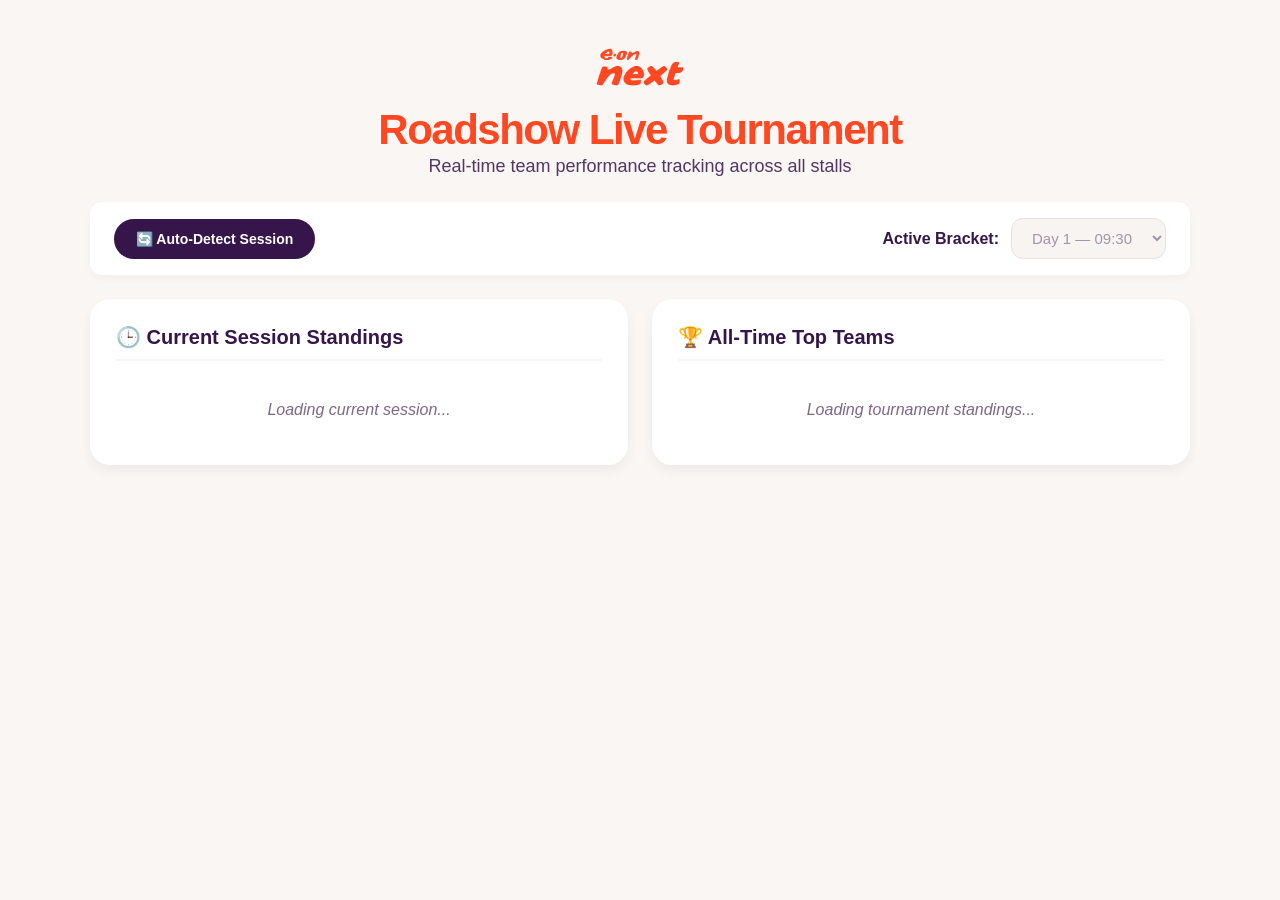
==== index.html @ 4c85349d "updated to handle complex system logic in an automated fashion" ====
<!DOCTYPE html>
<html lang="en">
<head>
    <meta charset="UTF-8">
    <meta name="viewport" content="width=device-width, initial-scale=1.0">
    <title>E.ON Next Roadshow Leaderboard</title>
    <link rel="stylesheet" href="style.css">
</head>
<body>
    <div class="eon-container">
        <!-- Brand Header -->
        <div class="eon-header">
            <img src="eon_next_logo.png" alt="E.ON Next" class="eon-logo" onerror="this.style.display='none'; document.getElementById('fallback-logo').style.display='block';">
            <div id="fallback-logo" class="eon-wordmark" style="display: none;">
                <span class="eon-word-eon">e·on</span><span class="eon-word-next">next</span>
            </div>
            <div class="eon-title">Roadshow Live Tournament</div>
            <div class="eon-sub">Real-time team performance tracking across all stalls</div>
        </div>

        <!-- Mode Controls -->
        <div class="controls-card">
            <button id="auto-toggle-btn" class="eon-toggle-btn active">🔄 Auto-Detect Session</button>
            <div class="filter-group">
                <label for="session-select">Active Bracket:</label>
                <select id="session-select" disabled>
                    <!-- Day 1 (July 13) -->
                    <option value="Day 1: 9:30am">Day 1 — 09:30</option>
                    <option value="Day 1: 11:00am">Day 1 — 11:00</option>
                    <option value="Day 1: 1:00pm">Day 1 — 13:00</option>
                    <option value="Day 1: 2:30pm">Day 1 — 14:30</option>
                    <!-- Day 2 (July 14) -->
                    <option value="Day 2: 9:30am">Day 2 — 09:30</option>
                    <option value="Day 2: 11:00am">Day 2 — 11:00</option>
                    <option value="Day 2: 1:00pm">Day 2 — 13:00</option>
                    <option value="Day 2: 2:30pm">Day 2 — 14:30</option>
                    <!-- Day 3 (July 15) -->
                    <option value="Day 3: 9:30am">Day 3 — 09:30</option>
                    <option value="Day 3: 11:00am">Day 3 — 11:00</option>
                    <option value="Day 3: 1:00pm">Day 3 — 13:00</option>
                    <option value="Day 3: 2:30pm">Day 3 — 14:30</option>
                    <!-- Day 4 (July 16) -->
                    <option value="Day 4: 9:30am">Day 4 — 09:30</option>
                    <option value="Day 4: 11:00am">Day 4 — 11:00</option>
                    <option value="Day 4: 1:00pm">Day 4 — 13:00</option>
                    <option value="Day 4: 2:30pm">Day 4 — 14:30</option>
                </select>
            </div>
        </div>

        <!-- Dual Leaderboard Grid Layout -->
        <div class="leaderboard-grid">
            <!-- Left Column: Session -->
            <div class="eon-card">
                <div class="eon-step">🕒 Current Session Standings</div>
                <div id="session-container">
                    <div class="loading">Loading current session...</div>
                </div>
            </div>

            <!-- Right Column: All-Time -->
            <div class="eon-card">
                <div class="eon-step">🏆 All-Time Top Teams</div>
                <div id="all-time-container">
                    <div class="loading">Loading tournament standings...</div>
                </div>
            </div>
        </div>
    </div>

    <script src="app.js"></script>
</body>
</html>
---- style.css ----
body {
    font-family: "Helvetica Neue", Helvetica, Arial, sans-serif !important;
    background-color: #faf6f4 !important; /* Birch */
    color: #4a4a4a;
    display: flex;
    justify-content: center;
    padding: 40px 24px;
    margin: 0;
}

.eon-container {
    width: 100%;
    max-width: 1100px; /* Wider footprint to fit multi-columns */
}

/* Header & Typography */
.eon-header { text-align: center; padding-bottom: 10px; }
.eon-logo { height: 54px; margin: 0 auto 10px; display: block; }
.eon-wordmark { display: flex; flex-direction: column; align-items: center; line-height: 0.9; margin-bottom: 10px; }
.eon-word-eon { color: #ff4822 !important; font-weight: 700; font-size: 20px; }
.eon-word-next { color: #ff4822 !important; font-weight: 800; font-size: 36px; }
.eon-title { color: #ff4822 !important; font-size: 42px; font-weight: 800; letter-spacing: -1.5px; margin: 12px 0 2px; }
.eon-sub { color: #36164a !important; font-size: 18px; opacity: 0.85; margin-bottom: 15px; }

/* Dashboard Grid Positioning */
.leaderboard-grid {
    display: grid;
    grid-template-columns: 1fr 1fr; /* Equal side-by-side widths */
    gap: 24px;
}

@media (max-width: 800px) {
    .leaderboard-grid { grid-template-columns: 1fr; } /* Stack on smaller viewports */
}

.eon-card {
    background: #ffffff !important;
    border-radius: 20px !important;
    padding: 26px !important;
    box-shadow: 0 6px 12px rgba(0,0,0,.05) !important;
}

.eon-step {
    color: #36164a !important;
    font-weight: 700;
    font-size: 20px;
    margin-bottom: 20px;
    border-bottom: 2px solid #faf6f4;
    padding-bottom: 10px;
}

/* System Controls Bar */
.controls-card {
    background: #ffffff;
    border-radius: 12px;
    padding: 16px 24px;
    margin-bottom: 24px;
    display: flex;
    align-items: center;
    justify-content: space-between;
    flex-wrap: wrap;
    gap: 16px;
    box-shadow: 0 4px 10px rgba(0,0,0,.03);
}

.filter-group { display: flex; align-items: center; gap: 12px; }
.filter-group label { font-weight: 700; color: #36164a; }

/* Buttons & Inputs */
.eon-toggle-btn {
    background: #ffffff;
    color: #36164a;
    border: 2px solid #36164a;
    border-radius: 100px !important; /* Pill profile */
    padding: 10px 20px;
    font-weight: 700;
    font-size: 14px;
    cursor: pointer;
    transition: 250ms;
}

.eon-toggle-btn.active {
    background: #36164a !important; /* Dark Purple selection state */
    color: #ffffff !important;
    border-color: #36164a !important;
}

select {
    padding: 10px 16px;
    border-radius: 12px !important;
    border: 1px solid #dfd3d9 !important;
    color: #36164a !important;
    background: #ffffff !important;
    font-size: 15px !important;
    outline: none;
}
select:disabled { background: #f6f0ed !important; color: #7e6787 !important; cursor: not-allowed; }

/* Standings Displays */
.leaderboard-table { width: 100%; border-collapse: collapse; }
.leaderboard-table th, .leaderboard-table td { padding: 12px 14px; text-align: left; border-bottom: 1px solid #f6f0ed; }
.leaderboard-table th { background-color: #faf6f4; font-weight: 700; color: #7e6787; text-transform: uppercase; font-size: 0.75rem; }
.leaderboard-table tr:nth-child(2) { background-color: rgba(255, 72, 34, 0.05); font-weight: 700; }
.leaderboard-table tr:nth-child(2) td:first-child { color: #ff4822; }
.loading { text-align: center; color: #7e6787; font-style: italic; padding: 20px 0; }
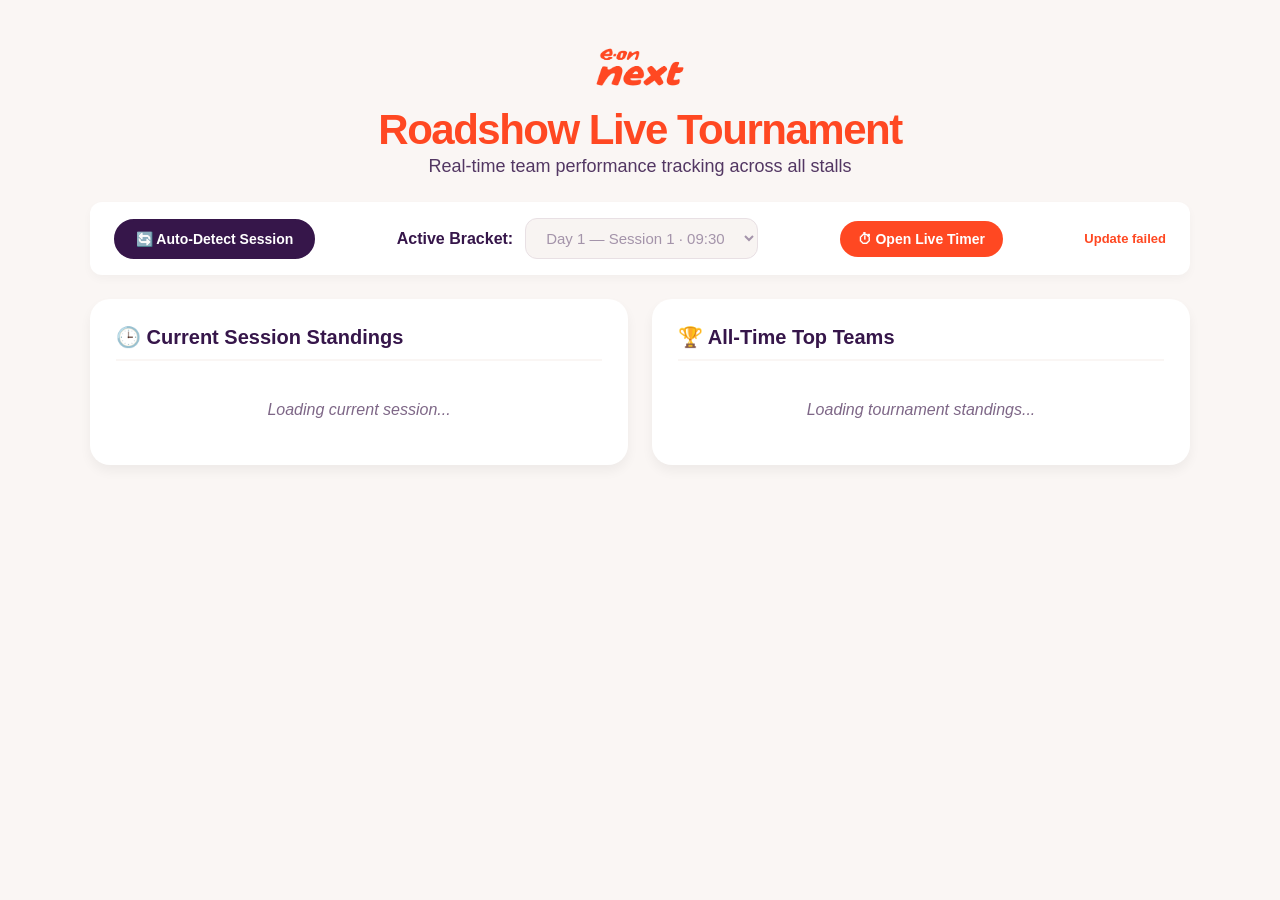
==== commit e02a519a: "Add fullscreen event timer with team rotation; update session schema - New timer.html: fullscreen ro" ====
--- a/index.html
+++ b/index.html
@@ -24,28 +24,20 @@
             <div class="filter-group">
                 <label for="session-select">Active Bracket:</label>
                 <select id="session-select" disabled>
-                    <!-- Day 1 (July 13) -->
-                    <option value="Day 1: 9:30am">Day 1 — 09:30</option>
-                    <option value="Day 1: 11:00am">Day 1 — 11:00</option>
-                    <option value="Day 1: 1:00pm">Day 1 — 13:00</option>
-                    <option value="Day 1: 2:30pm">Day 1 — 14:30</option>
-                    <!-- Day 2 (July 14) -->
-                    <option value="Day 2: 9:30am">Day 2 — 09:30</option>
-                    <option value="Day 2: 11:00am">Day 2 — 11:00</option>
-                    <option value="Day 2: 1:00pm">Day 2 — 13:00</option>
-                    <option value="Day 2: 2:30pm">Day 2 — 14:30</option>
-                    <!-- Day 3 (July 15) -->
-                    <option value="Day 3: 9:30am">Day 3 — 09:30</option>
-                    <option value="Day 3: 11:00am">Day 3 — 11:00</option>
-                    <option value="Day 3: 1:00pm">Day 3 — 13:00</option>
-                    <option value="Day 3: 2:30pm">Day 3 — 14:30</option>
-                    <!-- Day 4 (July 16) -->
-                    <option value="Day 4: 9:30am">Day 4 — 09:30</option>
-                    <option value="Day 4: 11:00am">Day 4 — 11:00</option>
-                    <option value="Day 4: 1:00pm">Day 4 — 13:00</option>
-                    <option value="Day 4: 2:30pm">Day 4 — 14:30</option>
+                    <!-- Day 1 (July 15) -->
+                    <option value="Day 1: 9:30am">Day 1 — Session 1 · 09:30</option>
+                    <option value="Day 1: 11:00am">Day 1 — Session 2 · 11:00</option>
+                    <option value="Day 1: 1:00pm">Day 1 — Session 3 · 13:00</option>
+                    <option value="Day 1: 2:30pm">Day 1 — Session 4 · 14:30</option>
+                    <!-- Day 2 (July 16) -->
+                    <option value="Day 2: 9:30am">Day 2 — Session 1 · 09:30</option>
+                    <option value="Day 2: 11:00am">Day 2 — Session 2 · 11:00</option>
+                    <option value="Day 2: 1:00pm">Day 2 — Session 3 · 13:00</option>
+                    <option value="Day 2: 2:30pm">Day 2 — Session 4 · 14:30</option>
                 </select>
             </div>
+            <a href="timer.html" class="timer-link">⏱ Open Live Timer</a>
+            <div id="last-updated" class="last-updated">Last updated: —</div>
         </div>
 
         <!-- Dual Leaderboard Grid Layout -->
@@ -68,6 +60,7 @@
         </div>
     </div>
 
+    <script src="schedule.js"></script>
     <script src="app.js"></script>
 </body>
 </html>
--- a/style.css
+++ b/style.css
@@ -1,7 +1,8 @@
+/* E.ON Next Design System Tokens */
 body {
     font-family: "Helvetica Neue", Helvetica, Arial, sans-serif !important;
     background-color: #faf6f4 !important; /* Birch */
-    color: #4a4a4a;
+    color: #4a4a4a; /* Grey VDark */
     display: flex;
     justify-content: center;
     padding: 40px 24px;
@@ -10,7 +11,7 @@
 
 .eon-container {
     width: 100%;
-    max-width: 1100px; /* Wider footprint to fit multi-columns */
+    max-width: 1100px;
 }
 
 /* Header & Typography */
@@ -25,12 +26,12 @@
 /* Dashboard Grid Positioning */
 .leaderboard-grid {
     display: grid;
-    grid-template-columns: 1fr 1fr; /* Equal side-by-side widths */
+    grid-template-columns: 1fr 1fr;
     gap: 24px;
 }
 
-@media (max-width: 800px) {
-    .leaderboard-grid { grid-template-columns: 1fr; } /* Stack on smaller viewports */
+@media (max-width: 900px) {
+    .leaderboard-grid { grid-template-columns: 1fr; }
 }
 
 .eon-card {
@@ -41,7 +42,7 @@
 }
 
 .eon-step {
-    color: #36164a !important;
+    color: #36164a !important; /* Purple Dark */
     font-weight: 700;
     font-size: 20px;
     margin-bottom: 20px;
@@ -66,12 +67,27 @@
 .filter-group { display: flex; align-items: center; gap: 12px; }
 .filter-group label { font-weight: 700; color: #36164a; }
 
+.last-updated { font-size: 13px; color: #7e6787; }
+.last-updated.stale { color: #ff4822; font-weight: 700; }
+
+.timer-link {
+    text-decoration: none;
+    font-weight: 700;
+    font-size: 14px;
+    color: #ffffff;
+    background: #ff4822;
+    padding: 10px 18px;
+    border-radius: 100px;
+    transition: 150ms;
+}
+.timer-link:hover { background: #e13d1c; }
+
 /* Buttons & Inputs */
 .eon-toggle-btn {
     background: #ffffff;
     color: #36164a;
     border: 2px solid #36164a;
-    border-radius: 100px !important; /* Pill profile */
+    border-radius: 100px !important;
     padding: 10px 20px;
     font-weight: 700;
     font-size: 14px;
@@ -80,7 +96,7 @@
 }
 
 .eon-toggle-btn.active {
-    background: #36164a !important; /* Dark Purple selection state */
+    background: #36164a !important;
     color: #ffffff !important;
     border-color: #36164a !important;
 }
@@ -100,6 +116,22 @@
 .leaderboard-table { width: 100%; border-collapse: collapse; }
 .leaderboard-table th, .leaderboard-table td { padding: 12px 14px; text-align: left; border-bottom: 1px solid #f6f0ed; }
 .leaderboard-table th { background-color: #faf6f4; font-weight: 700; color: #7e6787; text-transform: uppercase; font-size: 0.75rem; }
+
+/* Highlight Winner Podium Spot */
 .leaderboard-table tr:nth-child(2) { background-color: rgba(255, 72, 34, 0.05); font-weight: 700; }
 .leaderboard-table tr:nth-child(2) td:first-child { color: #ff4822; }
-.loading { text-align: center; color: #7e6787; font-style: italic; padding: 20px 0; }+
+.loading { text-align: center; color: #7e6787; font-style: italic; padding: 20px 0; }
+
+/* Stalls Badge */
+.stall-badge {
+    background-color: #faf6f4;
+    padding: 4px 10px;
+    border-radius: 6px;
+    font-weight: 700;
+    color: #36164a;
+    text-transform: uppercase;
+    letter-spacing: 0.5px;
+    font-size: 0.85rem;
+    border: 1px solid #dfd3d9;
+}
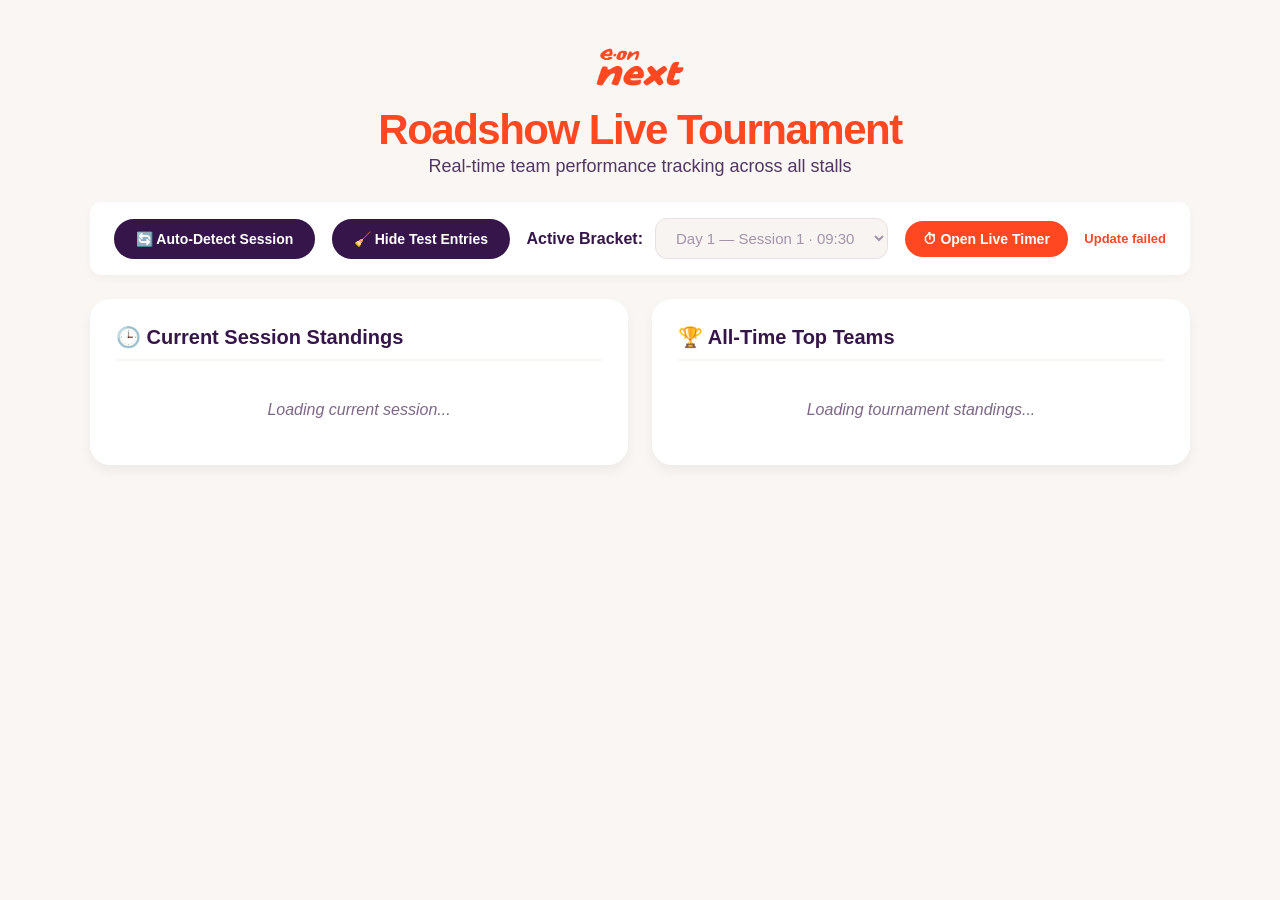
==== commit 116ff8c2: "Add hide-test-entries toggle; filter test rows from timer board - New shared isTestEntry() in schedu" ====
--- a/index.html
+++ b/index.html
@@ -21,6 +21,7 @@
         <!-- Mode Controls -->
         <div class="controls-card">
             <button id="auto-toggle-btn" class="eon-toggle-btn active">🔄 Auto-Detect Session</button>
+            <button id="test-toggle-btn" class="eon-toggle-btn">🧹 Hide Test Entries</button>
             <div class="filter-group">
                 <label for="session-select">Active Bracket:</label>
                 <select id="session-select" disabled>
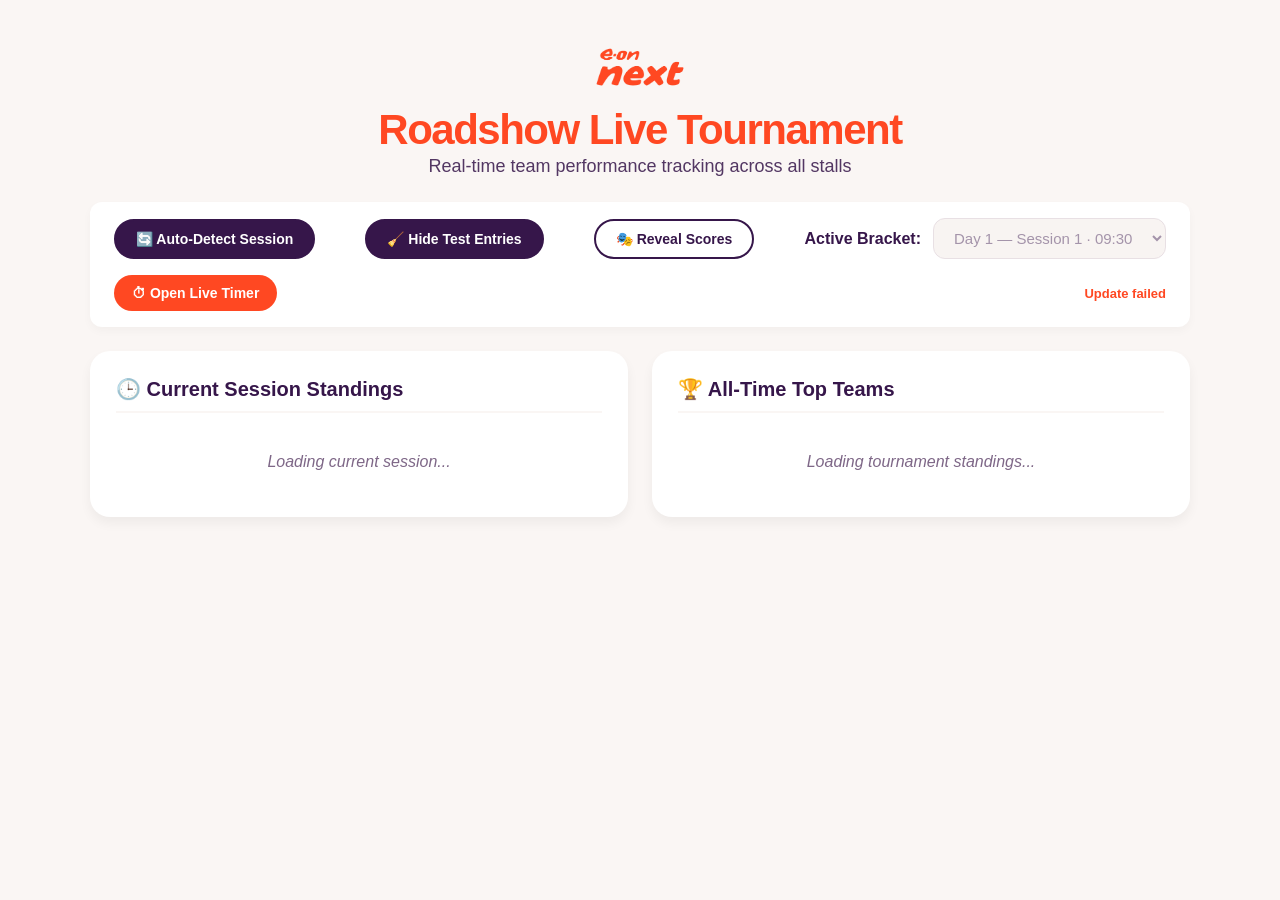
==== commit a13be9d6: "Add missing-score flags, dramatic reveal, and all-time gating - schedule.js: stall-code helpers (C/G" ====
--- a/index.html
+++ b/index.html
@@ -22,6 +22,7 @@
         <div class="controls-card">
             <button id="auto-toggle-btn" class="eon-toggle-btn active">🔄 Auto-Detect Session</button>
             <button id="test-toggle-btn" class="eon-toggle-btn">🧹 Hide Test Entries</button>
+            <button id="reveal-btn" class="eon-toggle-btn reveal-btn">🎭 Reveal Scores</button>
             <div class="filter-group">
                 <label for="session-select">Active Bracket:</label>
                 <select id="session-select" disabled>
--- a/style.css
+++ b/style.css
@@ -82,6 +82,22 @@
 }
 .timer-link:hover { background: #e13d1c; }
 
+/* Reveal button — stands out as the "showtime" control */
+.reveal-btn { border-color: #ff4822; color: #ff4822; }
+.reveal-btn.active { background: #ff4822 !important; color: #fff !important; border-color: #ff4822 !important; }
+
+/* Pre-reveal suspense state */
+.pending { font-weight: 700; color: #7e6787; }
+.pending.ready { color: #ff4822; }
+
+/* Dramatic reveal: rows rise & fade in, ranked from the bottom up */
+.leaderboard-table.revealing tr { animation: revealRow 0.6s cubic-bezier(0.2, 0.8, 0.2, 1) both; }
+.leaderboard-table.revealing th { animation: none; }
+@keyframes revealRow {
+    from { opacity: 0; transform: translateY(18px) scale(0.98); }
+    to   { opacity: 1; transform: none; }
+}
+
 /* Buttons & Inputs */
 .eon-toggle-btn {
     background: #ffffff;
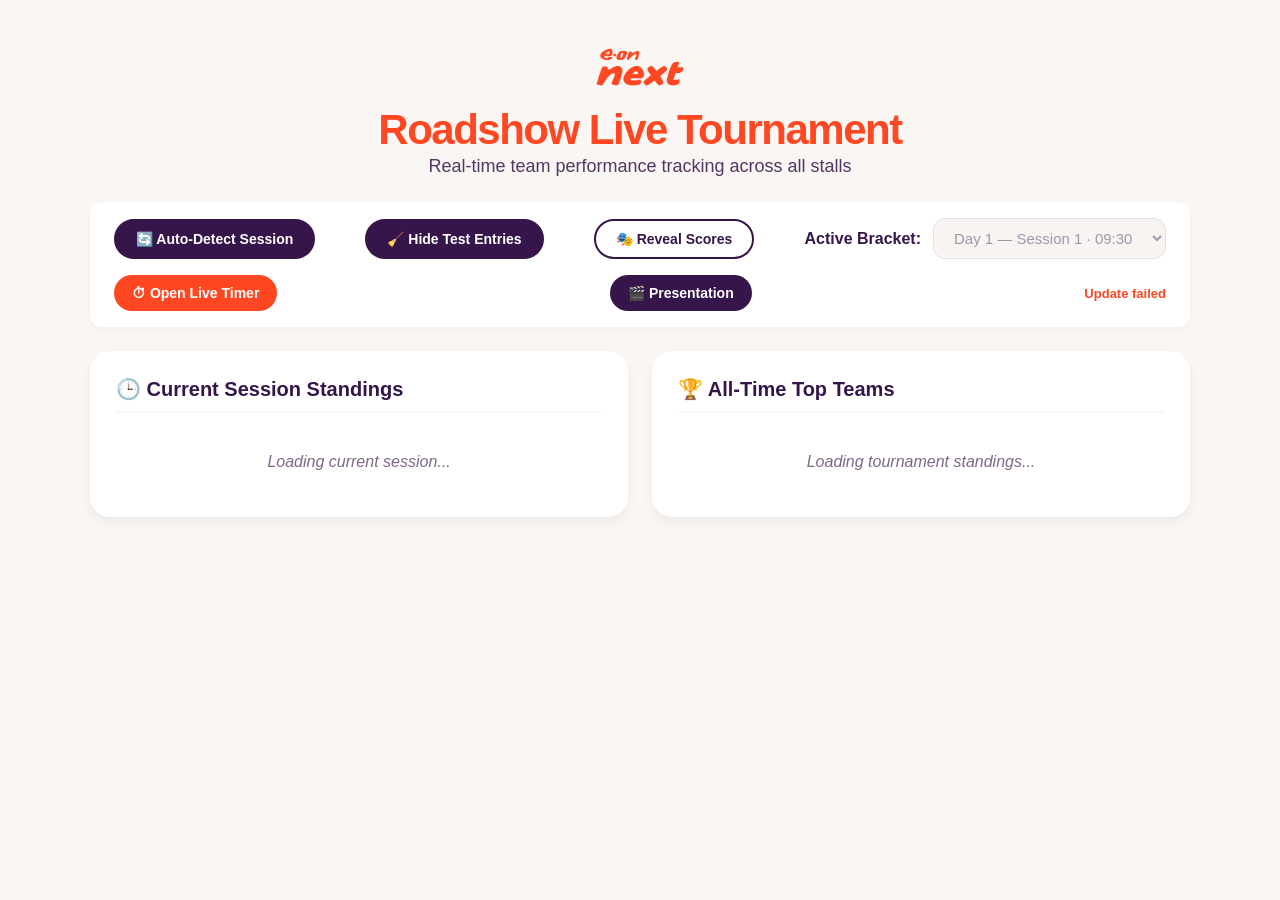
==== commit 496710ec: "Add stall names, voice/warning cues, and presentation mode - Stall codes now render as friendly name" ====
--- a/index.html
+++ b/index.html
@@ -39,6 +39,7 @@
                 </select>
             </div>
             <a href="timer.html" class="timer-link">⏱ Open Live Timer</a>
+            <a href="presentation.html" class="timer-link presentation-link">🎬 Presentation</a>
             <div id="last-updated" class="last-updated">Last updated: —</div>
         </div>
 
--- a/style.css
+++ b/style.css
@@ -81,6 +81,8 @@
     transition: 150ms;
 }
 .timer-link:hover { background: #e13d1c; }
+.presentation-link { background: #36164a; }
+.presentation-link:hover { background: #2a1139; }
 
 /* Reveal button — stands out as the "showtime" control */
 .reveal-btn { border-color: #ff4822; color: #ff4822; }
@@ -139,6 +141,21 @@
 
 .loading { text-align: center; color: #7e6787; font-style: italic; padding: 20px 0; }
 
+/* Visited-stall name pills (replace the bare letter codes) */
+.stall-pill {
+    display: inline-block;
+    margin: 2px 4px 2px 0;
+    padding: 3px 10px;
+    border-radius: 100px;
+    font-size: 0.72rem;
+    font-weight: 700;
+    color: #ffffff;
+    white-space: nowrap;
+}
+.stall-pill.orange { background: #ff4822; }
+.stall-pill.purple { background: #36164a; }
+.stall-none { color: #b3a6bb; font-weight: 700; }
+
 /* Stalls Badge */
 .stall-badge {
     background-color: #faf6f4;
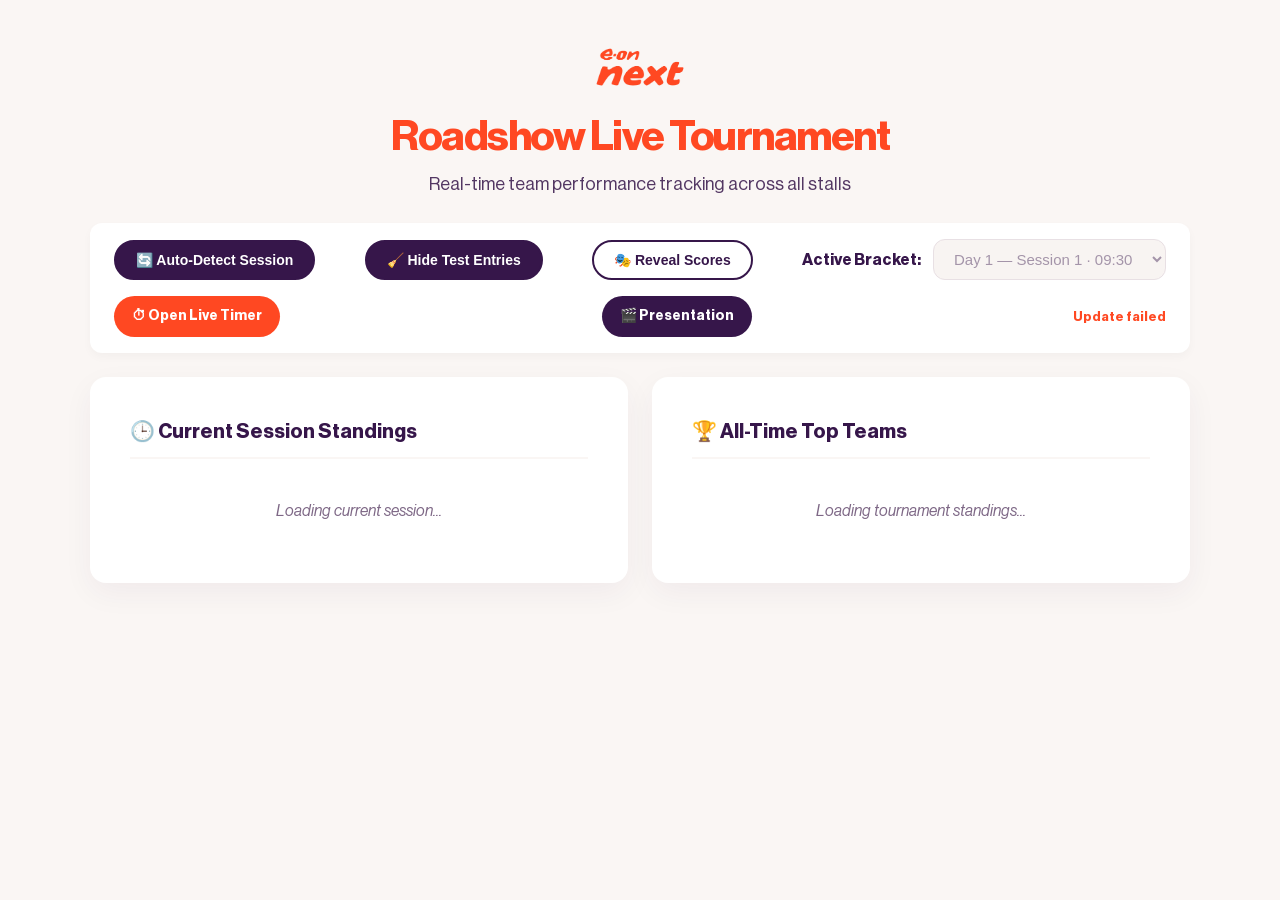
==== commit 89680582: "Align to E.ON Next brand kit: Neue Haas Grotesk + tokens - Add brand.css (single source of truth): @" ====
--- a/index.html
+++ b/index.html
@@ -4,6 +4,7 @@
     <meta charset="UTF-8">
     <meta name="viewport" content="width=device-width, initial-scale=1.0">
     <title>E.ON Next Roadshow Leaderboard</title>
+    <link rel="stylesheet" href="brand.css">
     <link rel="stylesheet" href="style.css">
 </head>
 <body>
@@ -26,12 +27,12 @@
             <div class="filter-group">
                 <label for="session-select">Active Bracket:</label>
                 <select id="session-select" disabled>
-                    <!-- Day 1 (July 15) -->
+                    <!-- Day 1 (Nottingham — 18 Aug) -->
                     <option value="Day 1: 9:30am">Day 1 — Session 1 · 09:30</option>
                     <option value="Day 1: 11:00am">Day 1 — Session 2 · 11:00</option>
                     <option value="Day 1: 1:00pm">Day 1 — Session 3 · 13:00</option>
                     <option value="Day 1: 2:30pm">Day 1 — Session 4 · 14:30</option>
-                    <!-- Day 2 (July 16) -->
+                    <!-- Day 2 (Nottingham — 19 Aug) -->
                     <option value="Day 2: 9:30am">Day 2 — Session 1 · 09:30</option>
                     <option value="Day 2: 11:00am">Day 2 — Session 2 · 11:00</option>
                     <option value="Day 2: 1:00pm">Day 2 — Session 3 · 13:00</option>
--- a/brand.css
+++ b/brand.css
@@ -0,0 +1,72 @@
+/* ============================================================
+   E.ON Next — brand foundation (fonts + tokens)
+   Loaded before every page's own stylesheet. Single source of truth,
+   aligned to the E.ON Next Digital Branding sheet.
+   ============================================================ */
+
+/* --- Display / Headings --- */
+@font-face {
+    font-family: 'HaasGrotDisplay';
+    src: url('fonts/HaasGrot-Disp-Regular.woff') format('woff');
+    font-weight: 400; font-style: normal; font-display: swap;
+}
+@font-face {
+    font-family: 'HaasGrotDisplay';
+    src: url('fonts/HaasGrot-Disp-Italic.woff') format('woff');
+    font-weight: 400; font-style: italic; font-display: swap;
+}
+@font-face {
+    font-family: 'HaasGrotDisplay';
+    src: url('fonts/HaasGrot-Disp-Bold.woff') format('woff');
+    font-weight: 700; font-style: normal; font-display: swap;
+}
+@font-face {
+    font-family: 'HaasGrotDisplay';
+    src: url('fonts/HaasGrot-Disp-BoldItalic.woff') format('woff');
+    font-weight: 700; font-style: italic; font-display: swap;
+}
+
+/* --- Body Text --- */
+@font-face {
+    font-family: 'HaasGrotText';
+    src: url('fonts/HaasGrot-Text-Regular.woff') format('woff');
+    font-weight: 400; font-style: normal; font-display: swap;
+}
+@font-face {
+    font-family: 'HaasGrotText';
+    src: url('fonts/HaasGrot-Text-Italic.woff') format('woff');
+    font-weight: 400; font-style: italic; font-display: swap;
+}
+@font-face {
+    font-family: 'HaasGrotText';
+    src: url('fonts/HaasGrot-Text-Bold.woff') format('woff');
+    font-weight: 700; font-style: normal; font-display: swap;
+}
+@font-face {
+    font-family: 'HaasGrotText';
+    src: url('fonts/HaasGrot-Text-BoldItalic.woff') format('woff');
+    font-weight: 700; font-style: italic; font-display: swap;
+}
+
+:root {
+    /* Core palette */
+    --orange:        #ff4822;
+    --orange-hover:  #e6411f;
+    --windsor:       #5e0d98;  /* feature banners, secondary headings */
+    --grape:         #36164a;  /* body text, card headings */
+    --birch:         #faf6f4;  /* global background */
+    --white:         #ffffff;
+    --gray:          #7e6886;  /* paragraph text in cards */
+
+    /* Radii */
+    --radius-md:     1rem;     /* cards, banners */
+    --radius-xl:     2.5rem;   /* pill buttons */
+
+    /* Type */
+    --font-display:  'HaasGrotDisplay', "Helvetica Neue", -apple-system, BlinkMacSystemFont, Arial, sans-serif;
+    --font-text:     'HaasGrotText', "Helvetica Neue", -apple-system, BlinkMacSystemFont, Arial, sans-serif;
+    --line-height:   1.5;
+
+    /* Branded card shadow */
+    --card-shadow:   0 10px 30px rgba(54, 22, 74, 0.05);
+}
--- a/style.css
+++ b/style.css
@@ -1,8 +1,9 @@
 /* E.ON Next Design System Tokens */
 body {
-    font-family: "Helvetica Neue", Helvetica, Arial, sans-serif !important;
-    background-color: #faf6f4 !important; /* Birch */
-    color: #4a4a4a; /* Grey VDark */
+    font-family: var(--font-text) !important;
+    line-height: var(--line-height);
+    background-color: var(--birch) !important; /* Birch */
+    color: var(--grape); /* Grape */
     display: flex;
     justify-content: center;
     padding: 40px 24px;
@@ -18,10 +19,10 @@
 .eon-header { text-align: center; padding-bottom: 10px; }
 .eon-logo { height: 54px; margin: 0 auto 10px; display: block; }
 .eon-wordmark { display: flex; flex-direction: column; align-items: center; line-height: 0.9; margin-bottom: 10px; }
-.eon-word-eon { color: #ff4822 !important; font-weight: 700; font-size: 20px; }
-.eon-word-next { color: #ff4822 !important; font-weight: 800; font-size: 36px; }
-.eon-title { color: #ff4822 !important; font-size: 42px; font-weight: 800; letter-spacing: -1.5px; margin: 12px 0 2px; }
-.eon-sub { color: #36164a !important; font-size: 18px; opacity: 0.85; margin-bottom: 15px; }
+.eon-word-eon { font-family: var(--font-display); color: var(--orange) !important; font-weight: 700; font-size: 20px; }
+.eon-word-next { font-family: var(--font-display); color: var(--orange) !important; font-weight: 700; font-size: 36px; }
+.eon-title { font-family: var(--font-display); color: var(--orange) !important; font-size: 42px; font-weight: 700; letter-spacing: -1.5px; margin: 12px 0 2px; }
+.eon-sub { color: var(--grape) !important; font-size: 18px; opacity: 0.85; margin-bottom: 15px; }
 
 /* Dashboard Grid Positioning */
 .leaderboard-grid {
@@ -35,18 +36,19 @@
 }
 
 .eon-card {
-    background: #ffffff !important;
-    border-radius: 20px !important;
-    padding: 26px !important;
-    box-shadow: 0 6px 12px rgba(0,0,0,.05) !important;
+    background: var(--white) !important;
+    border-radius: var(--radius-md) !important;
+    padding: 2.5rem !important;
+    box-shadow: var(--card-shadow) !important;
 }
 
 .eon-step {
-    color: #36164a !important; /* Purple Dark */
+    font-family: var(--font-display);
+    color: var(--grape) !important; /* Grape */
     font-weight: 700;
     font-size: 20px;
     margin-bottom: 20px;
-    border-bottom: 2px solid #faf6f4;
+    border-bottom: 2px solid var(--birch);
     padding-bottom: 10px;
 }
 
@@ -67,7 +69,7 @@
 .filter-group { display: flex; align-items: center; gap: 12px; }
 .filter-group label { font-weight: 700; color: #36164a; }
 
-.last-updated { font-size: 13px; color: #7e6787; }
+.last-updated { font-size: 13px; color: var(--gray); }
 .last-updated.stale { color: #ff4822; font-weight: 700; }
 
 .timer-link {
@@ -80,7 +82,7 @@
     border-radius: 100px;
     transition: 150ms;
 }
-.timer-link:hover { background: #e13d1c; }
+.timer-link:hover { background: var(--orange-hover); }
 .presentation-link { background: #36164a; }
 .presentation-link:hover { background: #2a1139; }
 
@@ -89,7 +91,7 @@
 .reveal-btn.active { background: #ff4822 !important; color: #fff !important; border-color: #ff4822 !important; }
 
 /* Pre-reveal suspense state */
-.pending { font-weight: 700; color: #7e6787; }
+.pending { font-weight: 700; color: var(--gray); }
 .pending.ready { color: #ff4822; }
 
 /* Dramatic reveal: rows rise & fade in, ranked from the bottom up */
@@ -128,18 +130,18 @@
     font-size: 15px !important;
     outline: none;
 }
-select:disabled { background: #f6f0ed !important; color: #7e6787 !important; cursor: not-allowed; }
+select:disabled { background: #f6f0ed !important; color: var(--gray) !important; cursor: not-allowed; }
 
 /* Standings Displays */
 .leaderboard-table { width: 100%; border-collapse: collapse; }
 .leaderboard-table th, .leaderboard-table td { padding: 12px 14px; text-align: left; border-bottom: 1px solid #f6f0ed; }
-.leaderboard-table th { background-color: #faf6f4; font-weight: 700; color: #7e6787; text-transform: uppercase; font-size: 0.75rem; }
+.leaderboard-table th { background-color: #faf6f4; font-weight: 700; color: var(--gray); text-transform: uppercase; font-size: 0.75rem; }
 
 /* Highlight Winner Podium Spot */
 .leaderboard-table tr:nth-child(2) { background-color: rgba(255, 72, 34, 0.05); font-weight: 700; }
 .leaderboard-table tr:nth-child(2) td:first-child { color: #ff4822; }
 
-.loading { text-align: center; color: #7e6787; font-style: italic; padding: 20px 0; }
+.loading { text-align: center; color: var(--gray); font-style: italic; padding: 20px 0; }
 
 /* Visited-stall name pills (replace the bare letter codes) */
 .stall-pill {
@@ -152,8 +154,8 @@
     color: #ffffff;
     white-space: nowrap;
 }
-.stall-pill.orange { background: #ff4822; }
-.stall-pill.purple { background: #36164a; }
+.stall-pill.orange { background: var(--orange); }
+.stall-pill.purple { background: var(--windsor); }
 .stall-none { color: #b3a6bb; font-weight: 700; }
 
 /* Stalls Badge */
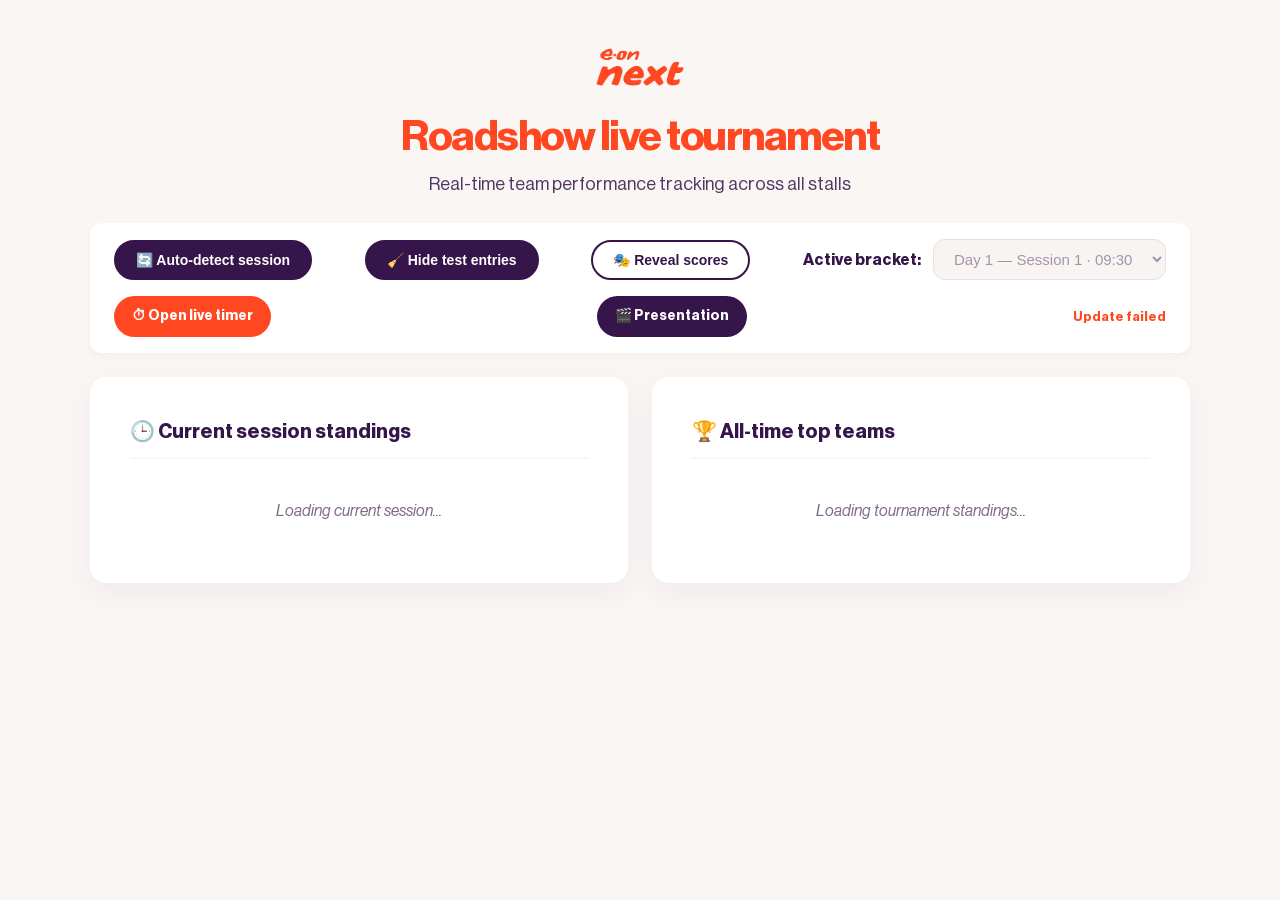
==== commit feafa40f: "Sentence case across the UI per brand guide Drop the all-caps text-transform on timer phase labels, " ====
--- a/index.html
+++ b/index.html
@@ -15,17 +15,17 @@
             <div id="fallback-logo" class="eon-wordmark" style="display: none;">
                 <span class="eon-word-eon">e·on</span><span class="eon-word-next">next</span>
             </div>
-            <div class="eon-title">Roadshow Live Tournament</div>
+            <div class="eon-title">Roadshow live tournament</div>
             <div class="eon-sub">Real-time team performance tracking across all stalls</div>
         </div>
 
         <!-- Mode Controls -->
         <div class="controls-card">
-            <button id="auto-toggle-btn" class="eon-toggle-btn active">🔄 Auto-Detect Session</button>
-            <button id="test-toggle-btn" class="eon-toggle-btn">🧹 Hide Test Entries</button>
-            <button id="reveal-btn" class="eon-toggle-btn reveal-btn">🎭 Reveal Scores</button>
+            <button id="auto-toggle-btn" class="eon-toggle-btn active">🔄 Auto-detect session</button>
+            <button id="test-toggle-btn" class="eon-toggle-btn">🧹 Hide test entries</button>
+            <button id="reveal-btn" class="eon-toggle-btn reveal-btn">🎭 Reveal scores</button>
             <div class="filter-group">
-                <label for="session-select">Active Bracket:</label>
+                <label for="session-select">Active bracket:</label>
                 <select id="session-select" disabled>
                     <!-- Day 1 (Nottingham — 18 Aug) -->
                     <option value="Day 1: 9:30am">Day 1 — Session 1 · 09:30</option>
@@ -39,7 +39,7 @@
                     <option value="Day 2: 2:30pm">Day 2 — Session 4 · 14:30</option>
                 </select>
             </div>
-            <a href="timer.html" class="timer-link">⏱ Open Live Timer</a>
+            <a href="timer.html" class="timer-link">⏱ Open live timer</a>
             <a href="presentation.html" class="timer-link presentation-link">🎬 Presentation</a>
             <div id="last-updated" class="last-updated">Last updated: —</div>
         </div>
@@ -48,7 +48,7 @@
         <div class="leaderboard-grid">
             <!-- Left Column: Session -->
             <div class="eon-card">
-                <div class="eon-step">🕒 Current Session Standings</div>
+                <div class="eon-step">🕒 Current session standings</div>
                 <div id="session-container">
                     <div class="loading">Loading current session...</div>
                 </div>
@@ -56,7 +56,7 @@
 
             <!-- Right Column: All-Time -->
             <div class="eon-card">
-                <div class="eon-step">🏆 All-Time Top Teams</div>
+                <div class="eon-step">🏆 All-time top teams</div>
                 <div id="all-time-container">
                     <div class="loading">Loading tournament standings...</div>
                 </div>
--- a/style.css
+++ b/style.css
@@ -135,7 +135,7 @@
 /* Standings Displays */
 .leaderboard-table { width: 100%; border-collapse: collapse; }
 .leaderboard-table th, .leaderboard-table td { padding: 12px 14px; text-align: left; border-bottom: 1px solid #f6f0ed; }
-.leaderboard-table th { background-color: #faf6f4; font-weight: 700; color: var(--gray); text-transform: uppercase; font-size: 0.75rem; }
+.leaderboard-table th { background-color: var(--birch); font-weight: 700; color: var(--gray); font-size: 0.8rem; }
 
 /* Highlight Winner Podium Spot */
 .leaderboard-table tr:nth-child(2) { background-color: rgba(255, 72, 34, 0.05); font-weight: 700; }
